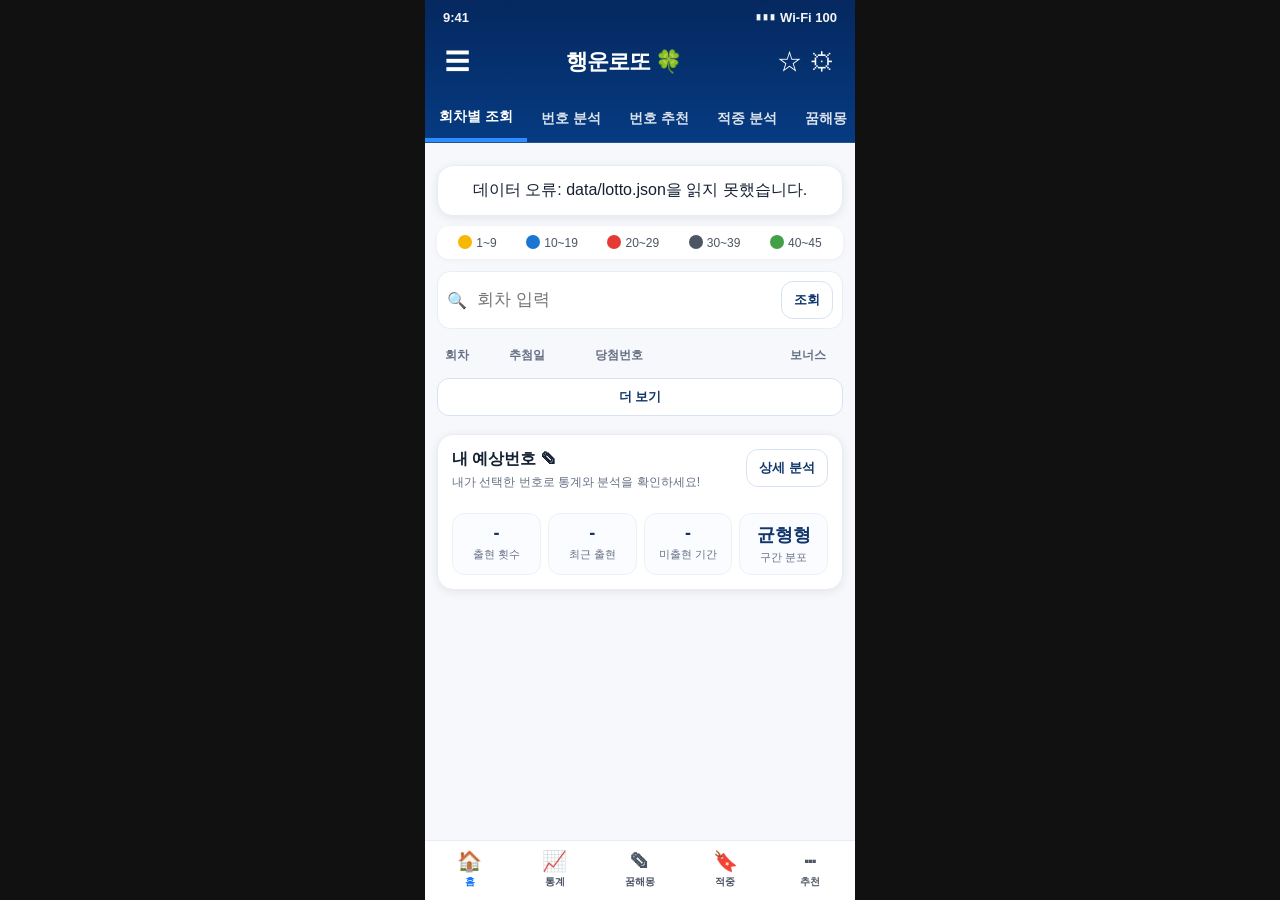
==== .github/workflows/index.html @ c4ec4319 "Add files via upload" ====
<!doctype html>
<html lang="ko">
<head>
  <meta charset="UTF-8">
  <meta name="viewport" content="width=device-width, initial-scale=1.0, viewport-fit=cover">
  <title>행운로또 🍀</title>
  <link rel="stylesheet" href="style.css">
</head>
<body>
<div class="app">
  <header class="top" id="mainHeader">
    <div class="status"><span>9:41</span><span>▮▮▮ Wi‑Fi 100</span></div>
    <div class="topbar">
      <button class="icon">☰</button>
      <div class="logo">행운로또 🍀</div>
      <div><button class="icon">☆</button><button class="icon">⚙</button></div>
    </div>
    <nav class="tabs">
      <button class="tab active" data-page="home">회차별 조회</button>
      <button class="tab" data-page="stats">번호 분석</button>
      <button class="tab" data-page="recommend">번호 추천</button>
      <button class="tab" data-page="match">적중 분석</button>
      <button class="tab" data-page="dream">꿈해몽</button>
    </nav>
  </header>

  <header class="detail-top hidden" id="detailHeader">
    <div class="status"><span>9:41</span><span>▮▮▮ Wi‑Fi 100</span></div>
    <div class="detail-titlebar">
      <button class="back-btn" id="backHome">‹</button>
      <div>내 예상번호 상세 분석</div>
      <button class="help-btn">?</button>
    </div>
    <nav class="detail-tabs">
      <button>번호 입력</button>
      <button class="active">상세 분석</button>
      <button>조합 분석</button>
      <button>그래프 분석</button>
    </nav>
  </header>

  <main>
    <section id="home" class="page active">
      <div id="statusBox" class="card center">데이터를 불러오는 중입니다...</div>
      <div class="legend">
        <span><i class="dot y"></i>1~9</span>
        <span><i class="dot b"></i>10~19</span>
        <span><i class="dot r"></i>20~29</span>
        <span><i class="dot k"></i>30~39</span>
        <span><i class="dot g"></i>40~45</span>
      </div>
      <div class="searchbar">
        <span>🔍</span>
        <input id="roundInput" type="number" placeholder="회차 입력">
        <button id="searchBtn">조회</button>
      </div>
      <div class="table-head">
        <span>회차</span><span>추첨일</span><span>당첨번호</span><span>보너스</span>
      </div>
      <div id="recentList"></div>
      <button id="moreBtn" class="more-btn">더 보기</button>

      <div class="card">
        <div class="my-head">
          <div>
            <b>내 예상번호 ✎</b>
            <p>내가 선택한 번호로 통계와 분석을 확인하세요!</p>
          </div>
          <button id="detailBtn">상세 분석</button>
        </div>
        <div id="myNumbers" class="balls"></div>
        <div class="mini-metrics">
          <div><b id="appearCount">-</b><span>출현 횟수</span></div>
          <div><b id="recentAppear">-</b><span>최근 출현</span></div>
          <div><b id="missGap">-</b><span>미출현 기간</span></div>
          <div><b>균형형</b><span>구간 분포</span></div>
        </div>
      </div>
    </section>

    <section id="stats" class="page">
      <h2>번호 분석</h2>
      <div class="card">
        <h3>자주 나온 번호 TOP 10</h3>
        <div id="hotBalls" class="balls"></div>
        <div id="hotList" class="rank-list"></div>
      </div>
      <div class="card">
        <h3>적게 나온 번호 TOP 10</h3>
        <div id="coldBalls" class="balls"></div>
        <div id="coldList" class="rank-list"></div>
      </div>
      <div class="card">
        <h3>홀짝 분석</h3>
        <div id="ratioBox" class="rank-list"></div>
      </div>
    </section>

    <section id="recommend" class="page">
      <h2>번호 추천</h2>
      <div class="card center">
        <h3>추천번호</h3>
        <div id="recommendBalls" class="balls big"></div>
        <div class="btn-row">
          <button id="statRecommend">통계 추천</button>
          <button id="balanceRecommend">균형 추천</button>
          <button id="randomRecommend">랜덤 추천</button>
        </div>
        <p class="note">전체 회차 데이터 기반 개인용 참고 분석입니다.</p>
      </div>
    </section>

    <section id="match" class="page detail-page">
      <div class="detail-card">
        <div class="detail-section-title">
          <b>내 예상번호 (6개)</b>
          <button class="folder-btn">▱ 예상번호 불러오기</button>
        </div>
        <div class="pick-row" id="pickRow"></div>
        <p class="guide">번호를 하나씩 입력하여 회차별 출현 이력을 확인하세요.</p>
        <label class="checkline"><input type="checkbox" id="includeBonus" checked> 보너스 번호 포함 <span>ⓘ</span></label>
      </div>

      <div id="numberSummary"></div>

      <div class="history-head">
        <b>회차별 출현 이력</b>
        <div>
          <button class="filter active" data-range="50">최근 50회</button>
          <button class="filter" data-range="100">최근 100회</button>
          <button class="filter" data-range="all">전체 회차</button>
        </div>
      </div>

      <div class="history-table-head">
        <span>회차</span><span>추첨일</span><span>당첨번호</span><span>보너스</span><span></span>
      </div>
      <div id="matchHistory"></div>
      <p class="small-note">* 번호를 선택하면 해당 번호의 출현 이력을 확인할 수 있습니다.</p>
    </section>

    <section id="dream" class="page">
      <h2>꿈해몽</h2>
      <div class="card">
        <label>꿈 키워드</label>
        <input id="dreamInput" class="full-input" placeholder="예: 돼지, 물, 스케이트, 죽">
        <button id="dreamBtn" class="full-btn">꿈해몽 번호 추천</button>
        <div id="dreamResult"></div>
      </div>
    </section>
  </main>

  <footer class="bottom" id="bottomNav">
    <button class="bottom-btn active" data-page="home">🏠<span>홈</span></button>
    <button class="bottom-btn" data-page="stats">📈<span>통계</span></button>
    <button class="bottom-btn" data-page="dream">✎<span>꿈해몽</span></button>
    <button class="bottom-btn" data-page="match">🔖<span>적중</span></button>
    <button class="bottom-btn" data-page="recommend">⋯<span>추천</span></button>
  </footer>
</div>
<script src="app.js?v=match-detail-v2"></script>
</body>
</html>
---- .github/workflows/style.css ----
*{box-sizing:border-box}body{margin:0;background:#111;font-family:-apple-system,BlinkMacSystemFont,"Segoe UI",sans-serif;color:#152033}.app{max-width:430px;min-height:100vh;margin:0 auto;background:#f6f8fb;position:relative;padding-bottom:82px}.hidden{display:none!important}.top,.detail-top{background:linear-gradient(180deg,#05285f,#063b82);color:white;position:sticky;top:0;z-index:5}.status{display:flex;justify-content:space-between;font-size:13px;padding:10px 18px 2px;font-weight:700;opacity:.95}.topbar{display:flex;align-items:center;justify-content:space-between;padding:14px 16px}.logo{font-size:22px;font-weight:900;letter-spacing:-1px}.icon{background:none;border:0;color:white;font-size:25px;padding:4px}.tabs,.detail-tabs{display:flex;overflow-x:auto;border-bottom:1px solid rgba(255,255,255,.12)}.tab,.detail-tabs button{flex:0 0 auto;background:transparent;border:0;color:white;padding:12px 14px;font-weight:800;font-size:14px;opacity:.86}.tab.active,.detail-tabs .active{opacity:1;border-bottom:4px solid #2d8cff}.detail-titlebar{display:grid;grid-template-columns:42px 1fr 42px;align-items:center;text-align:center;padding:14px 12px;font-size:18px;font-weight:900}.back-btn,.help-btn{border:0;background:transparent;color:white;font-size:34px}.help-btn{font-size:18px;border:1px solid rgba(255,255,255,.65);border-radius:50%;width:28px;height:28px;justify-self:end}main{padding:12px}.detail-page{padding:0 0 10px}.page{display:none}.page.active{display:block}.card,.detail-card,.summary-card{background:white;border-radius:16px;padding:14px;margin:10px 0;box-shadow:0 2px 10px rgba(0,0,0,.08);border:1px solid #e7edf5}.center{text-align:center}.round-title{font-size:26px;font-weight:900;color:#11366b;text-align:center}.draw-date{text-align:center;color:#667085;font-size:13px;margin:5px 0 12px}.label{font-size:12px;background:#f0f2f5;border-radius:12px;padding:4px 12px;display:inline-block;color:#555;font-weight:800}.balls{display:flex;justify-content:center;align-items:center;gap:8px;flex-wrap:wrap;margin:10px 0}.ball{width:38px;height:38px;border-radius:50%;display:inline-flex;align-items:center;justify-content:center;color:white;font-weight:900;font-size:17px;box-shadow:inset 0 -5px 8px rgba(0,0,0,.2),0 4px 8px rgba(0,0,0,.18);text-shadow:0 1px 1px rgba(0,0,0,.25)}.small-ball{width:25px;height:25px;font-size:12px}.tiny-ball{width:22px;height:22px;font-size:11px}.big .ball{width:48px;height:48px;font-size:22px}.selected-ball{outline:3px solid rgba(255,217,90,.7);outline-offset:2px}.plus{color:#9aa3af;font-weight:900}.yellow{background:#f6b800}.blue{background:#1976d2}.red{background:#e53935}.black{background:#4b5563}.green{background:#43a047}.legend{display:flex;justify-content:space-around;gap:5px;background:white;border-radius:12px;padding:9px;margin:10px 0;font-size:12px;color:#4b5563;box-shadow:0 1px 5px rgba(0,0,0,.05)}.dot{width:14px;height:14px;border-radius:50%;display:inline-block;vertical-align:-2px;margin-right:4px}.y{background:#f6b800}.b{background:#1976d2}.r{background:#e53935}.k{background:#4b5563}.g{background:#43a047}.searchbar{display:flex;align-items:center;gap:8px;background:white;border:1px solid #e7edf5;border-radius:13px;padding:9px;margin:12px 0}.searchbar input{flex:1;border:0;outline:0;font-size:17px;background:transparent}.searchbar button,.btn-row button,.full-btn,.my-head button,.more-btn,.folder-btn,.filter{border:1px solid #d7e3f2;background:#fff;border-radius:12px;padding:9px 12px;font-weight:800;color:#11366b}.more-btn{width:100%;margin:8px 0}.table-head{display:grid;grid-template-columns:64px 86px 1fr 45px;color:#667085;font-size:12px;font-weight:800;padding:6px 8px}.row{display:grid;grid-template-columns:64px 86px 1fr 45px;align-items:center;background:white;border:1px solid #e7edf5;border-radius:10px;margin:6px 0;padding:7px 8px}.row.selected{background:#eaf4ff;border-color:#cfe7ff}.row .nums{white-space:nowrap}.my-head{display:flex;justify-content:space-between;gap:8px;align-items:flex-start}.my-head p{margin:4px 0 0;font-size:12px;color:#667085}.mini-metrics{display:grid;grid-template-columns:repeat(4,1fr);gap:7px;margin-top:12px}.mini-metrics div{border:1px solid #edf1f6;border-radius:12px;text-align:center;padding:9px 4px;background:#fbfcff}.mini-metrics b{display:block;color:#11366b;font-size:18px}.mini-metrics span{font-size:11px;color:#667085}h2{color:#11366b;margin:12px 0;font-size:23px}h3{margin:4px 0 10px;color:#11366b}.rank-list{font-size:14px;line-height:1.8}.full-input{width:100%;border:1px solid #e1e7f0;border-radius:12px;padding:12px;font-size:17px;margin:8px 0;background:#f8fafc}.full-btn{width:100%;margin:5px 0 10px}.btn-row{display:flex;gap:8px;justify-content:center;margin-top:12px;flex-wrap:wrap}.note,.small-note{font-size:12px;color:#667085}.bottom{position:fixed;bottom:0;left:50%;transform:translateX(-50%);max-width:430px;width:100%;background:white;border-top:1px solid #e7edf5;display:grid;grid-template-columns:repeat(5,1fr);padding:7px 2px 10px;z-index:10}.bottom-btn{border:0;background:white;color:#4b5563;font-size:20px;font-weight:800}.bottom-btn span{display:block;font-size:10px;margin-top:2px}.bottom-btn.active{color:#1376ff}.detail-section-title{display:flex;justify-content:space-between;align-items:center;font-size:15px}.folder-btn{padding:6px 9px;font-size:12px}.pick-row{display:flex;gap:10px;margin:14px 0 10px}.pick-slot{width:42px;height:42px;border-radius:50%;border:1.5px dashed #cbd5e1;display:flex;align-items:center;justify-content:center;color:#0b3c78;font-weight:900;background:#fff}.pick-plus{font-size:24px}.guide{font-size:12px;color:#667085;background:#f8fafc;padding:9px;border-radius:8px;margin:6px 0}.checkline{display:flex;align-items:center;gap:6px;justify-content:flex-end;font-size:13px;color:#344054}.checkline input{width:18px;height:18px}.summary-card{padding:0;overflow:hidden}.summary-top{display:flex;align-items:center;gap:12px;padding:16px}.summary-num{font-size:25px;font-weight:900}.tag{display:inline-block;background:#ffe8a3;color:#9a6500;border-radius:14px;padding:4px 8px;font-size:12px;font-weight:900;margin-left:6px}.summary-metrics{display:grid;grid-template-columns:repeat(5,1fr);border-top:1px solid #eef2f7}.summary-metrics div{text-align:center;padding:11px 4px;border-right:1px solid #eef2f7}.summary-metrics div:last-child{border-right:0}.summary-metrics b{display:block;color:#11366b;font-size:16px}.summary-metrics span{display:block;color:#667085;font-size:11px;margin-top:3px}.history-head{display:flex;justify-content:space-between;align-items:center;margin:14px 2px 8px}.history-head b{font-size:17px;color:#152033}.history-head div{display:flex;gap:5px}.filter{font-size:12px;padding:7px 10px;border-radius:18px}.filter.active{background:#fff;color:#0b63ce;border-color:#78b7ff}.history-table-head{display:grid;grid-template-columns:78px 72px 1fr 46px 40px;color:#667085;font-size:12px;font-weight:900;padding:8px 10px;background:white;border:1px solid #edf2f7;border-radius:12px 12px 0 0}.history-row{display:grid;grid-template-columns:78px 72px 1fr 46px 40px;align-items:center;background:white;border:1px solid #edf2f7;border-top:0;padding:7px 10px;font-size:12px}.history-row:last-child{border-radius:0 0 12px 12px}.round-cell b{display:block;color:#11366b;font-size:13px}.round-cell span{color:#667085;font-size:11px}.hit-tag{border-radius:10px;padding:4px 6px;font-size:11px;font-weight:900;text-align:center}.hit-win{background:#fff3c4;color:#9a6500}.hit-bonus{background:#dceeff;color:#0b63ce}.hit-none{color:#94a3b8}.history-balls{display:flex;gap:4px;flex-wrap:nowrap}.detail-page .detail-card{margin-top:10px}
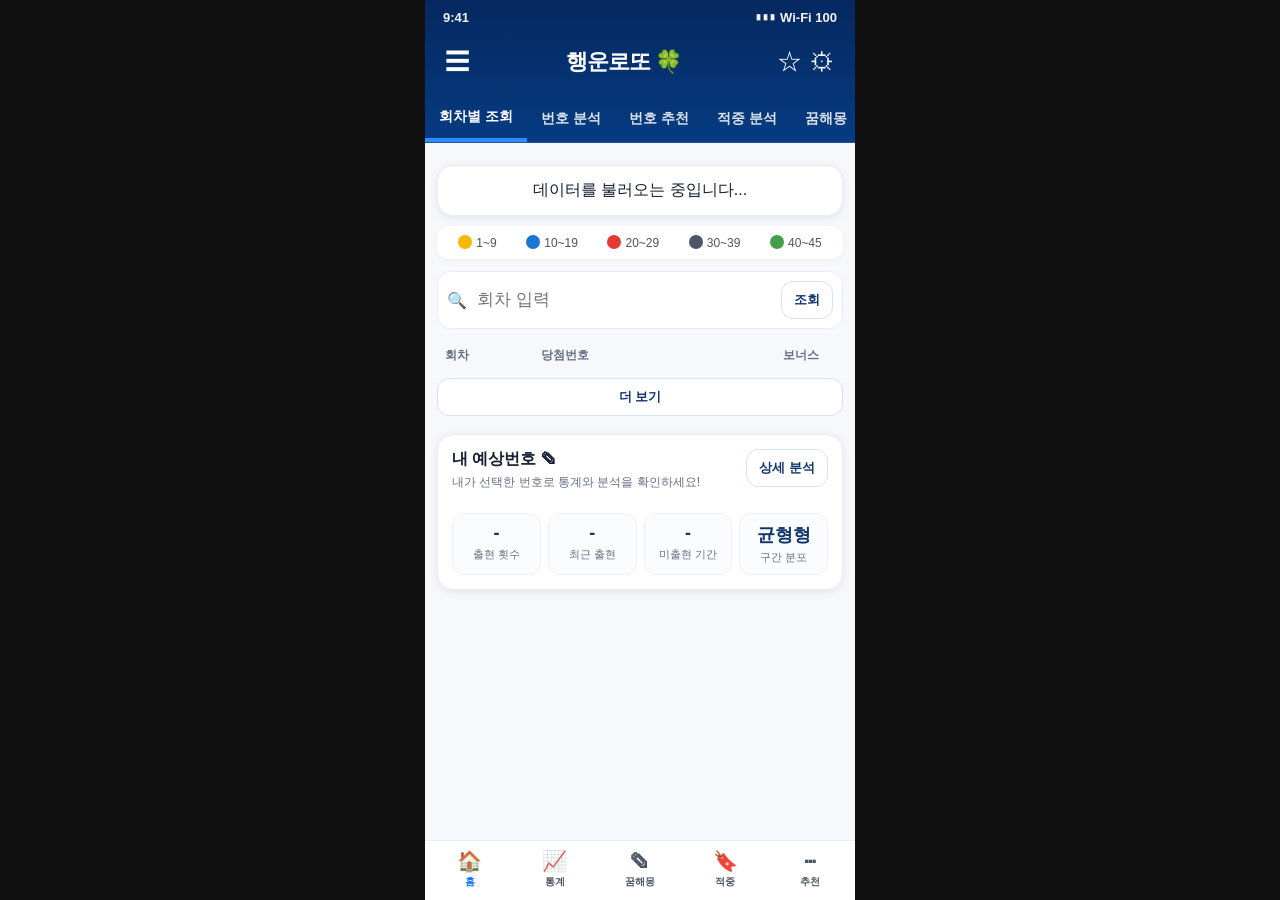
==== commit 1ec17b2c: "Add files via upload" ====
--- a/.github/workflows/index.html
+++ b/.github/workflows/index.html
@@ -55,7 +55,7 @@
         <button id="searchBtn">조회</button>
       </div>
       <div class="table-head">
-        <span>회차</span><span>추첨일</span><span>당첨번호</span><span>보너스</span>
+        <span>회차</span><span>당첨번호</span><span>보너스</span>
       </div>
       <div id="recentList"></div>
       <button id="moreBtn" class="more-btn">더 보기</button>
--- a/.github/workflows/style.css
+++ b/.github/workflows/style.css
@@ -1 +1,82 @@
-*{box-sizing:border-box}body{margin:0;background:#111;font-family:-apple-system,BlinkMacSystemFont,"Segoe UI",sans-serif;color:#152033}.app{max-width:430px;min-height:100vh;margin:0 auto;background:#f6f8fb;position:relative;padding-bottom:82px}.hidden{display:none!important}.top,.detail-top{background:linear-gradient(180deg,#05285f,#063b82);color:white;position:sticky;top:0;z-index:5}.status{display:flex;justify-content:space-between;font-size:13px;padding:10px 18px 2px;font-weight:700;opacity:.95}.topbar{display:flex;align-items:center;justify-content:space-between;padding:14px 16px}.logo{font-size:22px;font-weight:900;letter-spacing:-1px}.icon{background:none;border:0;color:white;font-size:25px;padding:4px}.tabs,.detail-tabs{display:flex;overflow-x:auto;border-bottom:1px solid rgba(255,255,255,.12)}.tab,.detail-tabs button{flex:0 0 auto;background:transparent;border:0;color:white;padding:12px 14px;font-weight:800;font-size:14px;opacity:.86}.tab.active,.detail-tabs .active{opacity:1;border-bottom:4px solid #2d8cff}.detail-titlebar{display:grid;grid-template-columns:42px 1fr 42px;align-items:center;text-align:center;padding:14px 12px;font-size:18px;font-weight:900}.back-btn,.help-btn{border:0;background:transparent;color:white;font-size:34px}.help-btn{font-size:18px;border:1px solid rgba(255,255,255,.65);border-radius:50%;width:28px;height:28px;justify-self:end}main{padding:12px}.detail-page{padding:0 0 10px}.page{display:none}.page.active{display:block}.card,.detail-card,.summary-card{background:white;border-radius:16px;padding:14px;margin:10px 0;box-shadow:0 2px 10px rgba(0,0,0,.08);border:1px solid #e7edf5}.center{text-align:center}.round-title{font-size:26px;font-weight:900;color:#11366b;text-align:center}.draw-date{text-align:center;color:#667085;font-size:13px;margin:5px 0 12px}.label{font-size:12px;background:#f0f2f5;border-radius:12px;padding:4px 12px;display:inline-block;color:#555;font-weight:800}.balls{display:flex;justify-content:center;align-items:center;gap:8px;flex-wrap:wrap;margin:10px 0}.ball{width:38px;height:38px;border-radius:50%;display:inline-flex;align-items:center;justify-content:center;color:white;font-weight:900;font-size:17px;box-shadow:inset 0 -5px 8px rgba(0,0,0,.2),0 4px 8px rgba(0,0,0,.18);text-shadow:0 1px 1px rgba(0,0,0,.25)}.small-ball{width:25px;height:25px;font-size:12px}.tiny-ball{width:22px;height:22px;font-size:11px}.big .ball{width:48px;height:48px;font-size:22px}.selected-ball{outline:3px solid rgba(255,217,90,.7);outline-offset:2px}.plus{color:#9aa3af;font-weight:900}.yellow{background:#f6b800}.blue{background:#1976d2}.red{background:#e53935}.black{background:#4b5563}.green{background:#43a047}.legend{display:flex;justify-content:space-around;gap:5px;background:white;border-radius:12px;padding:9px;margin:10px 0;font-size:12px;color:#4b5563;box-shadow:0 1px 5px rgba(0,0,0,.05)}.dot{width:14px;height:14px;border-radius:50%;display:inline-block;vertical-align:-2px;margin-right:4px}.y{background:#f6b800}.b{background:#1976d2}.r{background:#e53935}.k{background:#4b5563}.g{background:#43a047}.searchbar{display:flex;align-items:center;gap:8px;background:white;border:1px solid #e7edf5;border-radius:13px;padding:9px;margin:12px 0}.searchbar input{flex:1;border:0;outline:0;font-size:17px;background:transparent}.searchbar button,.btn-row button,.full-btn,.my-head button,.more-btn,.folder-btn,.filter{border:1px solid #d7e3f2;background:#fff;border-radius:12px;padding:9px 12px;font-weight:800;color:#11366b}.more-btn{width:100%;margin:8px 0}.table-head{display:grid;grid-template-columns:64px 86px 1fr 45px;color:#667085;font-size:12px;font-weight:800;padding:6px 8px}.row{display:grid;grid-template-columns:64px 86px 1fr 45px;align-items:center;background:white;border:1px solid #e7edf5;border-radius:10px;margin:6px 0;padding:7px 8px}.row.selected{background:#eaf4ff;border-color:#cfe7ff}.row .nums{white-space:nowrap}.my-head{display:flex;justify-content:space-between;gap:8px;align-items:flex-start}.my-head p{margin:4px 0 0;font-size:12px;color:#667085}.mini-metrics{display:grid;grid-template-columns:repeat(4,1fr);gap:7px;margin-top:12px}.mini-metrics div{border:1px solid #edf1f6;border-radius:12px;text-align:center;padding:9px 4px;background:#fbfcff}.mini-metrics b{display:block;color:#11366b;font-size:18px}.mini-metrics span{font-size:11px;color:#667085}h2{color:#11366b;margin:12px 0;font-size:23px}h3{margin:4px 0 10px;color:#11366b}.rank-list{font-size:14px;line-height:1.8}.full-input{width:100%;border:1px solid #e1e7f0;border-radius:12px;padding:12px;font-size:17px;margin:8px 0;background:#f8fafc}.full-btn{width:100%;margin:5px 0 10px}.btn-row{display:flex;gap:8px;justify-content:center;margin-top:12px;flex-wrap:wrap}.note,.small-note{font-size:12px;color:#667085}.bottom{position:fixed;bottom:0;left:50%;transform:translateX(-50%);max-width:430px;width:100%;background:white;border-top:1px solid #e7edf5;display:grid;grid-template-columns:repeat(5,1fr);padding:7px 2px 10px;z-index:10}.bottom-btn{border:0;background:white;color:#4b5563;font-size:20px;font-weight:800}.bottom-btn span{display:block;font-size:10px;margin-top:2px}.bottom-btn.active{color:#1376ff}.detail-section-title{display:flex;justify-content:space-between;align-items:center;font-size:15px}.folder-btn{padding:6px 9px;font-size:12px}.pick-row{display:flex;gap:10px;margin:14px 0 10px}.pick-slot{width:42px;height:42px;border-radius:50%;border:1.5px dashed #cbd5e1;display:flex;align-items:center;justify-content:center;color:#0b3c78;font-weight:900;background:#fff}.pick-plus{font-size:24px}.guide{font-size:12px;color:#667085;background:#f8fafc;padding:9px;border-radius:8px;margin:6px 0}.checkline{display:flex;align-items:center;gap:6px;justify-content:flex-end;font-size:13px;color:#344054}.checkline input{width:18px;height:18px}.summary-card{padding:0;overflow:hidden}.summary-top{display:flex;align-items:center;gap:12px;padding:16px}.summary-num{font-size:25px;font-weight:900}.tag{display:inline-block;background:#ffe8a3;color:#9a6500;border-radius:14px;padding:4px 8px;font-size:12px;font-weight:900;margin-left:6px}.summary-metrics{display:grid;grid-template-columns:repeat(5,1fr);border-top:1px solid #eef2f7}.summary-metrics div{text-align:center;padding:11px 4px;border-right:1px solid #eef2f7}.summary-metrics div:last-child{border-right:0}.summary-metrics b{display:block;color:#11366b;font-size:16px}.summary-metrics span{display:block;color:#667085;font-size:11px;margin-top:3px}.history-head{display:flex;justify-content:space-between;align-items:center;margin:14px 2px 8px}.history-head b{font-size:17px;color:#152033}.history-head div{display:flex;gap:5px}.filter{font-size:12px;padding:7px 10px;border-radius:18px}.filter.active{background:#fff;color:#0b63ce;border-color:#78b7ff}.history-table-head{display:grid;grid-template-columns:78px 72px 1fr 46px 40px;color:#667085;font-size:12px;font-weight:900;padding:8px 10px;background:white;border:1px solid #edf2f7;border-radius:12px 12px 0 0}.history-row{display:grid;grid-template-columns:78px 72px 1fr 46px 40px;align-items:center;background:white;border:1px solid #edf2f7;border-top:0;padding:7px 10px;font-size:12px}.history-row:last-child{border-radius:0 0 12px 12px}.round-cell b{display:block;color:#11366b;font-size:13px}.round-cell span{color:#667085;font-size:11px}.hit-tag{border-radius:10px;padding:4px 6px;font-size:11px;font-weight:900;text-align:center}.hit-win{background:#fff3c4;color:#9a6500}.hit-bonus{background:#dceeff;color:#0b63ce}.hit-none{color:#94a3b8}.history-balls{display:flex;gap:4px;flex-wrap:nowrap}.detail-page .detail-card{margin-top:10px}+*{box-sizing:border-box}body{margin:0;background:#111;font-family:-apple-system,BlinkMacSystemFont,"Segoe UI",sans-serif;color:#152033}.app{max-width:430px;min-height:100vh;margin:0 auto;background:#f6f8fb;position:relative;padding-bottom:82px}.hidden{display:none!important}.top,.detail-top{background:linear-gradient(180deg,#05285f,#063b82);color:white;position:sticky;top:0;z-index:5}.status{display:flex;justify-content:space-between;font-size:13px;padding:10px 18px 2px;font-weight:700;opacity:.95}.topbar{display:flex;align-items:center;justify-content:space-between;padding:14px 16px}.logo{font-size:22px;font-weight:900;letter-spacing:-1px}.icon{background:none;border:0;color:white;font-size:25px;padding:4px}.tabs,.detail-tabs{display:flex;overflow-x:auto;border-bottom:1px solid rgba(255,255,255,.12)}.tab,.detail-tabs button{flex:0 0 auto;background:transparent;border:0;color:white;padding:12px 14px;font-weight:800;font-size:14px;opacity:.86}.tab.active,.detail-tabs .active{opacity:1;border-bottom:4px solid #2d8cff}.detail-titlebar{display:grid;grid-template-columns:42px 1fr 42px;align-items:center;text-align:center;padding:14px 12px;font-size:18px;font-weight:900}.back-btn,.help-btn{border:0;background:transparent;color:white;font-size:34px}.help-btn{font-size:18px;border:1px solid rgba(255,255,255,.65);border-radius:50%;width:28px;height:28px;justify-self:end}main{padding:12px}.detail-page{padding:0 0 10px}.page{display:none}.page.active{display:block}.card,.detail-card,.summary-card{background:white;border-radius:16px;padding:14px;margin:10px 0;box-shadow:0 2px 10px rgba(0,0,0,.08);border:1px solid #e7edf5}.center{text-align:center}.round-title{font-size:26px;font-weight:900;color:#11366b;text-align:center}.draw-date{text-align:center;color:#667085;font-size:13px;margin:5px 0 12px}.label{font-size:12px;background:#f0f2f5;border-radius:12px;padding:4px 12px;display:inline-block;color:#555;font-weight:800}.balls{display:flex;justify-content:center;align-items:center;gap:8px;flex-wrap:wrap;margin:10px 0}.ball{width:38px;height:38px;border-radius:50%;display:inline-flex;align-items:center;justify-content:center;color:white;font-weight:900;font-size:17px;box-shadow:inset 0 -5px 8px rgba(0,0,0,.2),0 4px 8px rgba(0,0,0,.18);text-shadow:0 1px 1px rgba(0,0,0,.25)}.small-ball{width:25px;height:25px;font-size:12px}.tiny-ball{width:22px;height:22px;font-size:11px}.big .ball{width:48px;height:48px;font-size:22px}.selected-ball{outline:3px solid rgba(255,217,90,.7);outline-offset:2px}.plus{color:#9aa3af;font-weight:900}.yellow{background:#f6b800}.blue{background:#1976d2}.red{background:#e53935}.black{background:#4b5563}.green{background:#43a047}.legend{display:flex;justify-content:space-around;gap:5px;background:white;border-radius:12px;padding:9px;margin:10px 0;font-size:12px;color:#4b5563;box-shadow:0 1px 5px rgba(0,0,0,.05)}.dot{width:14px;height:14px;border-radius:50%;display:inline-block;vertical-align:-2px;margin-right:4px}.y{background:#f6b800}.b{background:#1976d2}.r{background:#e53935}.k{background:#4b5563}.g{background:#43a047}.searchbar{display:flex;align-items:center;gap:8px;background:white;border:1px solid #e7edf5;border-radius:13px;padding:9px;margin:12px 0}.searchbar input{flex:1;border:0;outline:0;font-size:17px;background:transparent}.searchbar button,.btn-row button,.full-btn,.my-head button,.more-btn,.folder-btn,.filter{border:1px solid #d7e3f2;background:#fff;border-radius:12px;padding:9px 12px;font-weight:800;color:#11366b}.more-btn{width:100%;margin:8px 0}.table-head{display:grid;grid-template-columns:64px 86px 1fr 45px;color:#667085;font-size:12px;font-weight:800;padding:6px 8px}.row{display:grid;grid-template-columns:64px 86px 1fr 45px;align-items:center;background:white;border:1px solid #e7edf5;border-radius:10px;margin:6px 0;padding:7px 8px}.row.selected{background:#eaf4ff;border-color:#cfe7ff}.row .nums{white-space:nowrap}.my-head{display:flex;justify-content:space-between;gap:8px;align-items:flex-start}.my-head p{margin:4px 0 0;font-size:12px;color:#667085}.mini-metrics{display:grid;grid-template-columns:repeat(4,1fr);gap:7px;margin-top:12px}.mini-metrics div{border:1px solid #edf1f6;border-radius:12px;text-align:center;padding:9px 4px;background:#fbfcff}.mini-metrics b{display:block;color:#11366b;font-size:18px}.mini-metrics span{font-size:11px;color:#667085}h2{color:#11366b;margin:12px 0;font-size:23px}h3{margin:4px 0 10px;color:#11366b}.rank-list{font-size:14px;line-height:1.8}.full-input{width:100%;border:1px solid #e1e7f0;border-radius:12px;padding:12px;font-size:17px;margin:8px 0;background:#f8fafc}.full-btn{width:100%;margin:5px 0 10px}.btn-row{display:flex;gap:8px;justify-content:center;margin-top:12px;flex-wrap:wrap}.note,.small-note{font-size:12px;color:#667085}.bottom{position:fixed;bottom:0;left:50%;transform:translateX(-50%);max-width:430px;width:100%;background:white;border-top:1px solid #e7edf5;display:grid;grid-template-columns:repeat(5,1fr);padding:7px 2px 10px;z-index:10}.bottom-btn{border:0;background:white;color:#4b5563;font-size:20px;font-weight:800}.bottom-btn span{display:block;font-size:10px;margin-top:2px}.bottom-btn.active{color:#1376ff}.detail-section-title{display:flex;justify-content:space-between;align-items:center;font-size:15px}.folder-btn{padding:6px 9px;font-size:12px}.pick-row{display:flex;gap:10px;margin:14px 0 10px}.pick-slot{width:42px;height:42px;border-radius:50%;border:1.5px dashed #cbd5e1;display:flex;align-items:center;justify-content:center;color:#0b3c78;font-weight:900;background:#fff}.pick-plus{font-size:24px}.guide{font-size:12px;color:#667085;background:#f8fafc;padding:9px;border-radius:8px;margin:6px 0}.checkline{display:flex;align-items:center;gap:6px;justify-content:flex-end;font-size:13px;color:#344054}.checkline input{width:18px;height:18px}.summary-card{padding:0;overflow:hidden}.summary-top{display:flex;align-items:center;gap:12px;padding:16px}.summary-num{font-size:25px;font-weight:900}.tag{display:inline-block;background:#ffe8a3;color:#9a6500;border-radius:14px;padding:4px 8px;font-size:12px;font-weight:900;margin-left:6px}.summary-metrics{display:grid;grid-template-columns:repeat(5,1fr);border-top:1px solid #eef2f7}.summary-metrics div{text-align:center;padding:11px 4px;border-right:1px solid #eef2f7}.summary-metrics div:last-child{border-right:0}.summary-metrics b{display:block;color:#11366b;font-size:16px}.summary-metrics span{display:block;color:#667085;font-size:11px;margin-top:3px}.history-head{display:flex;justify-content:space-between;align-items:center;margin:14px 2px 8px}.history-head b{font-size:17px;color:#152033}.history-head div{display:flex;gap:5px}.filter{font-size:12px;padding:7px 10px;border-radius:18px}.filter.active{background:#fff;color:#0b63ce;border-color:#78b7ff}.history-table-head{display:grid;grid-template-columns:78px 72px 1fr 46px 40px;color:#667085;font-size:12px;font-weight:900;padding:8px 10px;background:white;border:1px solid #edf2f7;border-radius:12px 12px 0 0}.history-row{display:grid;grid-template-columns:78px 72px 1fr 46px 40px;align-items:center;background:white;border:1px solid #edf2f7;border-top:0;padding:7px 10px;font-size:12px}.history-row:last-child{border-radius:0 0 12px 12px}.round-cell b{display:block;color:#11366b;font-size:13px}.round-cell span{color:#667085;font-size:11px}.hit-tag{border-radius:10px;padding:4px 6px;font-size:11px;font-weight:900;text-align:center}.hit-win{background:#fff3c4;color:#9a6500}.hit-bonus{background:#dceeff;color:#0b63ce}.hit-none{color:#94a3b8}.history-balls{display:flex;gap:4px;flex-wrap:nowrap}.detail-page .detail-card{margin-top:10px}
+
+
+/* ===== 행운로또 메인/상세 화면 UI 패치 v4
+   - 메인: 추첨일 별도 칸 제거, 번호볼 확대
+   - 상세분석: 추첨일 별도 칸 제거, 회차 아래 날짜 유지
+   - 내 예상번호: 20% 확대, 간격 2px
+===== */
+
+/* 메인 회차별 조회: 회차 | 당첨번호 | 보너스 */
+.table-head{
+    grid-template-columns:96px 1fr 52px !important;
+}
+.row{
+    grid-template-columns:96px 1fr 52px !important;
+}
+
+/* 메인 최신 당첨번호 카드 번호볼 15% 확대 */
+#statusBox .ball{
+    width:44px !important;
+    height:44px !important;
+    font-size:20px !important;
+}
+
+/* 메인 회차별 조회 목록 번호볼 15% 확대 */
+#recentList .small-ball{
+    width:29px !important;
+    height:29px !important;
+    font-size:14px !important;
+}
+#recentList .nums{
+    display:flex;
+    align-items:center;
+    gap:4px;
+    flex-wrap:nowrap;
+    white-space:nowrap;
+}
+
+/* 상세분석 상단 내 예상번호 20% 확대, 간격 2px */
+#pickRow{
+    gap:2px !important;
+    justify-content:space-between;
+}
+#pickRow .pick-slot{
+    width:52px !important;
+    height:52px !important;
+    padding:0 !important;
+}
+#pickRow .ball{
+    width:46px !important;
+    height:46px !important;
+    font-size:21px !important;
+}
+
+/* 상세분석 회차별 출현 이력: 회차 | 당첨번호 | 보너스 | 적중 */
+#detailAnalysisView .history-table-head{
+    grid-template-columns:86px 1fr 46px 40px !important;
+}
+#detailAnalysisView .history-row{
+    grid-template-columns:86px 1fr 46px 40px !important;
+}
+#detailAnalysisView .history-balls{
+    gap:5px !important;
+    flex-wrap:nowrap !important;
+}
+#detailAnalysisView .history-balls .tiny-ball,
+#detailAnalysisView .history-row > div:nth-child(3) .tiny-ball{
+    width:24px !important;
+    height:24px !important;
+    font-size:12px !important;
+}
+
+/* 조합분석 영역도 같은 표 구조를 쓰는 경우 안전 적용 */
+#comboAnalysisView .history-table-head{
+    grid-template-columns:86px 1fr 46px 40px !important;
+}
+#comboAnalysisView .history-row{
+    grid-template-columns:86px 1fr 46px 40px !important;
+}
+
+/* ===== 끝: 행운로또 메인/상세 화면 UI 패치 v4 ===== */
+
